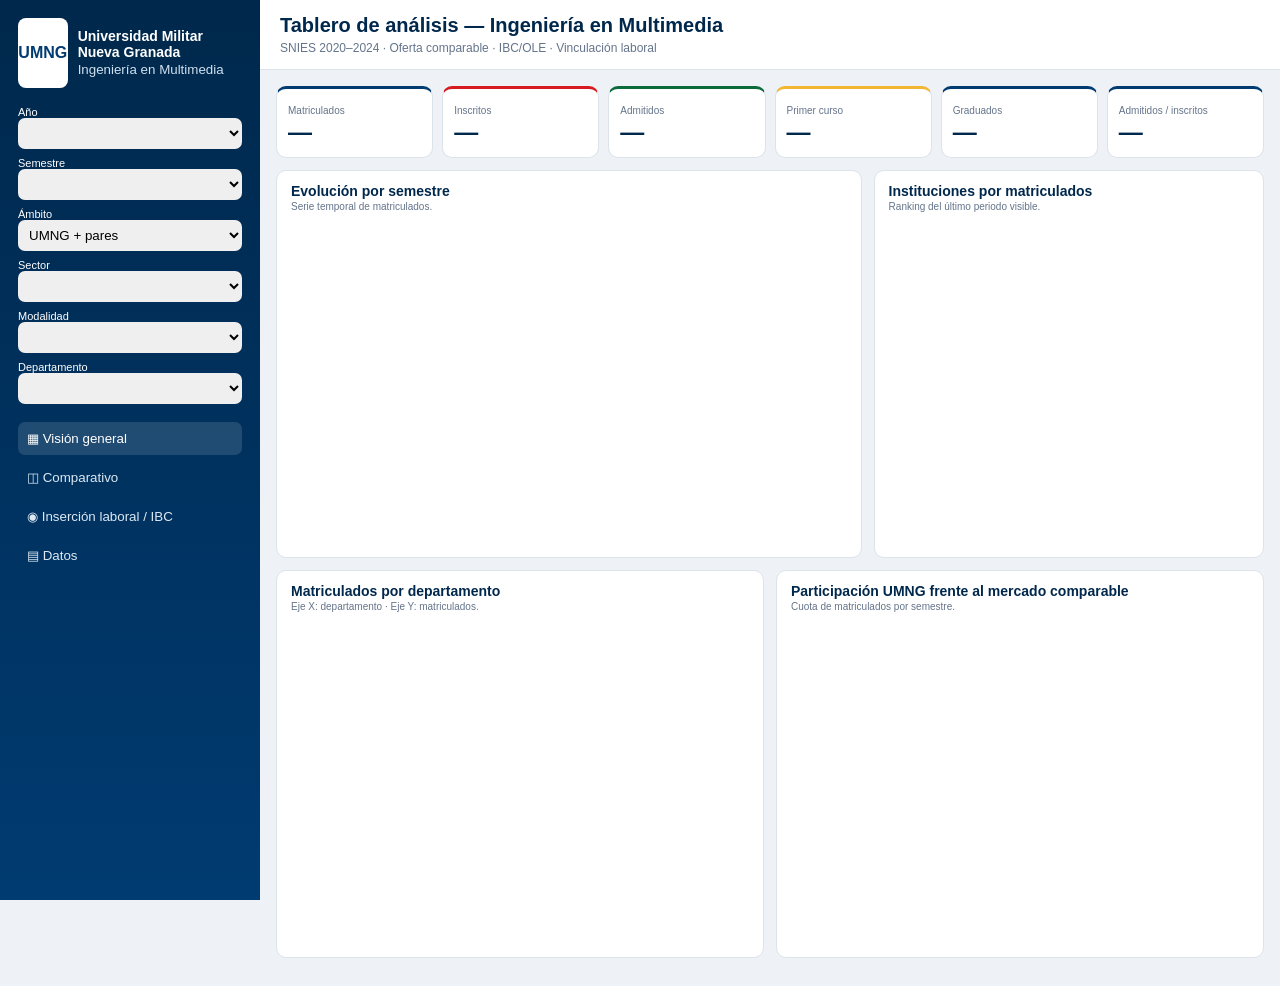
==== index.html @ bff71b97 "Agregar tablero interactivo" ====
<!doctype html><html lang="es"><head><meta charset="utf-8"><meta name="viewport" content="width=device-width,initial-scale=1"><title>Tablero Ingeniería Multimedia | UMNG</title><script src="https://cdn.plot.ly/plotly-3.3.1.min.js"></script><style>
:root{--red:#d71920;--navy:#003b71;--dark:#00284c;--green:#0b6b3a;--gold:#f2b632;--bg:#eef2f6;--line:#dce3ea}*{box-sizing:border-box}body{margin:0;font-family:Segoe UI,Arial,sans-serif;background:var(--bg);color:#1e293b}.app{display:grid;grid-template-columns:260px 1fr;min-height:100vh}.side{background:linear-gradient(180deg,var(--dark),var(--navy));color:#fff;padding:18px;position:sticky;top:0;height:100vh;overflow:auto}.brand{display:flex;gap:10px;align-items:center}.side h1{font-size:14px;margin:0}.side small{color:#cfe0ef}.filters{display:grid;gap:8px;margin-top:18px}.filters label{font-size:11px}.filters select{width:100%;padding:7px;border-radius:7px;border:0}.nav{display:grid;gap:6px;margin-top:18px}.nav button{border:0;background:transparent;color:#dce9f4;padding:9px;border-radius:7px;text-align:left;cursor:pointer}.nav button.active,.nav button:hover{background:#ffffff20;color:#fff}.main{min-width:0}.top{background:#fff;padding:14px 20px;border-bottom:1px solid var(--line);position:sticky;top:0;z-index:3}.top h2{margin:0;color:var(--dark);font-size:20px}.top p{margin:4px 0 0;color:#64748b;font-size:12px}.content{padding:16px}.page{display:none}.page.active{display:block}.kpis{display:grid;grid-template-columns:repeat(6,1fr);gap:9px;margin-bottom:12px}.kpi,.card{background:#fff;border:1px solid var(--line);border-radius:10px}.kpi{padding:11px;border-top:3px solid var(--navy)}.kpi:nth-child(2){border-top-color:var(--red)}.kpi:nth-child(3){border-top-color:var(--green)}.kpi:nth-child(4){border-top-color:var(--gold)}.kpi b{display:block;font-size:24px;color:var(--dark)}.kpi span{font-size:10px;color:#64748b}.grid2{display:grid;grid-template-columns:1.5fr 1fr;gap:12px;margin-bottom:12px}.equal{grid-template-columns:1fr 1fr}.card h3{font-size:14px;margin:12px 14px 2px;color:var(--dark)}.card p{font-size:10px;color:#64748b;margin:0 14px 5px}.chart{height:340px}.tall{height:410px}.toolbar{display:flex;gap:8px;align-items:center;flex-wrap:wrap;margin-bottom:10px}.toolbar input,.toolbar select{padding:7px;border:1px solid var(--line);border-radius:7px}.tablewrap{overflow:auto;max-height:560px}.tablewrap table{border-collapse:collapse;width:100%;font-size:10px;white-space:nowrap}.tablewrap th{position:sticky;top:0;background:var(--dark);color:#fff;padding:7px;text-align:left}.tablewrap td{padding:6px;border-bottom:1px solid #e8edf2}.notice{background:#fff9e8;border-left:4px solid var(--gold);padding:10px;border-radius:8px;font-size:11px;margin-bottom:12px}@media(max-width:1000px){.app{grid-template-columns:1fr}.side{position:relative;height:auto}.grid2,.equal{grid-template-columns:1fr}.kpis{grid-template-columns:repeat(3,1fr)}}
</style></head><body><div class="app"><aside class="side"><div class="brand"><div style="width:70px;height:70px;border-radius:8px;background:#fff;color:#003b71;display:flex;align-items:center;justify-content:center;font-weight:800">UMNG</div><div><h1>Universidad Militar Nueva Granada</h1><small>Ingeniería en Multimedia</small></div></div><div class="filters"><label>Año<select id="fy"></select></label><label>Semestre<select id="fs"></select></label><label>Ámbito<select id="scope"><option value="ALL">UMNG + pares</option><option value="UMNG">Solo UMNG</option><option value="PAIRS">Solo pares</option></select></label><label>Sector<select id="sector"></select></label><label>Modalidad<select id="mod"></select></label><label>Departamento<select id="dept"></select></label></div><nav class="nav"><button class="active" data-p="overview">▦ Visión general</button><button data-p="benchmark">◫ Comparativo</button><button data-p="ibc">◉ Inserción laboral / IBC</button><button data-p="data">▤ Datos</button></nav></aside><main class="main"><header class="top"><h2>Tablero de análisis — Ingeniería en Multimedia</h2><p>SNIES 2020–2024 · Oferta comparable · IBC/OLE · Vinculación laboral</p></header><div class="content"><section id="overview" class="page active"><div class="kpis"><div class="kpi"><span>Matriculados</span><b id="kmat">—</b></div><div class="kpi"><span>Inscritos</span><b id="kins">—</b></div><div class="kpi"><span>Admitidos</span><b id="kadm">—</b></div><div class="kpi"><span>Primer curso</span><b id="kfirst">—</b></div><div class="kpi"><span>Graduados</span><b id="kgrad">—</b></div><div class="kpi"><span>Admitidos / inscritos</span><b id="krate">—</b></div></div><div class="grid2"><div class="card"><h3>Evolución por semestre</h3><p>Serie temporal de matriculados.</p><div id="trend" class="chart"></div></div><div class="card"><h3>Instituciones por matriculados</h3><p>Ranking del último periodo visible.</p><div id="inst" class="chart"></div></div></div><div class="grid2 equal"><div class="card"><h3>Matriculados por departamento</h3><p>Eje X: departamento · Eje Y: matriculados.</p><div id="deptchart" class="chart"></div></div><div class="card"><h3>Participación UMNG frente al mercado comparable</h3><p>Cuota de matriculados por semestre.</p><div id="share" class="chart"></div></div></div></section><section id="benchmark" class="page"><div class="grid2"><div class="card"><h3>Costo de matrícula por programa</h3><div id="tuition" class="chart tall"></div></div><div class="card"><h3>Costo vs. créditos</h3><div id="scatter" class="chart tall"></div></div></div><div class="card"><h3>Detalle de programas comparables</h3><div class="tablewrap"><table id="ptbl"></table></div></div></section><section id="ibc" class="page"><div class="notice">Distribución del IBC estimado por rangos de SMMLV y vinculación laboral de recién graduados del programa.</div><div class="toolbar"><label>Año IBC <select id="iy"></select></label></div><div class="card"><h3>Estructura del IBC por año</h3><p>Distribución porcentual por rangos de SMMLV.</p><div id="ibcchart" class="chart tall"></div></div><div class="card" style="margin-top:12px"><h3>Vinculación laboral por IES — histórico</h3><p>Serie de tiempo · tasa de cotizantes · 2008–2023.</p><div id="labor" class="chart tall"></div></div></section><section id="data" class="page"><div class="toolbar"><input id="q" placeholder="Buscar en datos SNIES"></div><div class="card"><div class="tablewrap"><table id="dtbl"></table></div></div></section></div></main></div><script>
let SNIES=[],PROGRAMS=[],IBC=[],LABOR=[];const C={navy:'#003B71',red:'#D71920',green:'#0B6B3A',gold:'#F2B632'};const cfg={displayModeBar:false,responsive:true};const layout={paper_bgcolor:'rgba(0,0,0,0)',plot_bgcolor:'rgba(0,0,0,0)',font:{family:'Segoe UI,Arial',size:11,color:'#334155'},margin:{l:55,r:18,t:20,b:55},xaxis:{gridcolor:'#e7edf3'},yaxis:{gridcolor:'#e7edf3'}};const sum=(r,k)=>r.reduce((a,x)=>a+Number(x[k]||0),0),uniq=a=>[...new Set(a.filter(x=>x!==null&&x!==undefined&&x!==''))],fmt=n=>new Intl.NumberFormat('es-CO').format(n||0),pct=n=>(n*100).toFixed(1).replace('.',',')+'%';function opt(id,vals,label){const e=document.getElementById(id);e.innerHTML='<option value="ALL">'+label+'</option>'+vals.sort((a,b)=>String(a).localeCompare(String(b),'es')).map(v=>'<option>'+v+'</option>').join('')}function filters(){return{y:fy.value,s:fs.value,sc:scope.value,se:sector.value,m:mod.value,d:dept.value}}function rows(){const f=filters();return SNIES.filter(r=>(f.y==='ALL'||String(r.ANIO)===f.y)&&(f.s==='ALL'||String(r.SEMESTRE)===f.s)&&(f.sc==='ALL'||(f.sc==='UMNG'?Number(r.ES_UMNG)===1:Number(r.ES_UMNG)===0))&&(f.se==='ALL'||r.SECTOR_IES===f.se)&&(f.m==='ALL'||r.MODALIDAD===f.m)&&(f.d==='ALL'||r.DEPARTAMENTO_OFERTA===f.d))}function latest(r){if(!r.length)return[];const p=Math.max(...r.map(x=>Number(String(x.PERIODO).replace('-',''))));return r.filter(x=>Number(String(x.PERIODO).replace('-',''))===p)}function group(r,k,m){const z={};r.forEach(x=>z[x[k]]=(z[x[k]]||0)+Number(x[m]||0));return Object.entries(z).map(([name,value])=>({name,value}))}function render(){const r=rows(),lr=latest(r);kmat.textContent=fmt(sum(lr,'MATRICULADOS'));kins.textContent=fmt(sum(lr,'INSCRITOS'));kadm.textContent=fmt(sum(lr,'ADMITIDOS'));kfirst.textContent=fmt(sum(lr,'PRIMER_CURSO'));kgrad.textContent=fmt(sum(lr,'GRADUADOS'));krate.textContent=sum(lr,'INSCRITOS')?pct(sum(lr,'ADMITIDOS')/sum(lr,'INSCRITOS')):'—';const ps=uniq(r.map(x=>x.PERIODO)).sort((a,b)=>Number(a.replace('-',''))-Number(b.replace('-','')));const total=ps.map(p=>sum(r.filter(x=>x.PERIODO===p),'MATRICULADOS')),umng=ps.map(p=>sum(r.filter(x=>x.PERIODO===p&&Number(x.ES_UMNG)===1),'MATRICULADOS'));Plotly.react('trend',[{x:ps,y:total,type:'scatter',mode:'lines+markers',name:'Total visible',line:{color:C.navy,width:3}},{x:ps,y:umng,type:'scatter',mode:'lines+markers',name:'UMNG',line:{color:C.red,width:2}}],{...layout,xaxis:{...layout.xaxis,type:'category',title:'Periodo'},yaxis:{...layout.yaxis,title:'Matriculados',rangemode:'tozero'},legend:{orientation:'h',y:1.12}},cfg);const gi=group(lr,'INSTITUCION','MATRICULADOS').sort((a,b)=>a.value-b.value);Plotly.react('inst',[{x:gi.map(x=>x.value),y:gi.map(x=>x.name),type:'bar',orientation:'h',marker:{color:C.navy}}],{...layout,margin:{l:170,r:20,t:20,b:45},xaxis:{...layout.xaxis,title:'Matriculados'}},cfg);const gd=group(lr,'DEPARTAMENTO_OFERTA','MATRICULADOS').sort((a,b)=>b.value-a.value);Plotly.react('deptchart',[{x:gd.map(x=>x.name),y:gd.map(x=>x.value),type:'bar',marker:{color:C.navy}}],{...layout,xaxis:{...layout.xaxis,type:'category',title:'Departamento',tickangle:-35},yaxis:{...layout.yaxis,title:'Matriculados',rangemode:'tozero'}},cfg);const all=SNIES.filter(x=>{const f=filters();return(f.y==='ALL'||String(x.ANIO)===f.y)&&(f.s==='ALL'||String(x.SEMESTRE)===f.s)&&(f.se==='ALL'||x.SECTOR_IES===f.se)&&(f.m==='ALL'||x.MODALIDAD===f.m)&&(f.d==='ALL'||x.DEPARTAMENTO_OFERTA===f.d)}),pps=uniq(all.map(x=>x.PERIODO)).sort((a,b)=>Number(a.replace('-',''))-Number(b.replace('-',''))),shares=pps.map(p=>{const rr=all.filter(x=>x.PERIODO===p),t=sum(rr,'MATRICULADOS'),u=sum(rr.filter(x=>Number(x.ES_UMNG)===1),'MATRICULADOS');return t?u/t*100:0});Plotly.react('share',[{x:pps,y:shares,type:'scatter',mode:'lines+markers',fill:'tozeroy',line:{color:C.red,width:3}}],{...layout,xaxis:{...layout.xaxis,type:'category',title:'Periodo'},yaxis:{...layout.yaxis,title:'Participación UMNG (%)',range:[0,40],dtick:5,ticksuffix:'%'}},cfg);renderData()}function renderBench(){const rr=PROGRAMS.filter(r=>r.ESTADO_PROGRAMA==='ACTIVO'),wc=rr.filter(r=>r.COSTO_MATRICULA_ESTUDIANTES_NUEVOS!=null).sort((a,b)=>a.COSTO_MATRICULA_ESTUDIANTES_NUEVOS-b.COSTO_MATRICULA_ESTUDIANTES_NUEVOS);Plotly.react('tuition',[{x:wc.map(r=>r.COSTO_MATRICULA_ESTUDIANTES_NUEVOS),y:wc.map(r=>r.NOMBRE_INSTITUCION+' · '+r.CODIGO_SNIES),type:'bar',orientation:'h',marker:{color:wc.map(r=>Number(r.ES_UMNG)===1?C.red:C.navy)}}],{...layout,margin:{l:205,r:18,t:15,b:48},xaxis:{...layout.xaxis,title:'Matrícula nuevos (COP)'}},cfg);const sc=rr.filter(r=>r.COSTO_MATRICULA_ESTUDIANTES_NUEVOS!=null&&r.NUMERO_CREDITOS!=null);Plotly.react('scatter',[{x:sc.map(r=>r.NUMERO_CREDITOS),y:sc.map(r=>r.COSTO_MATRICULA_ESTUDIANTES_NUEVOS),type:'scatter',mode:'markers',text:sc.map(r=>r.NOMBRE_INSTITUCION),marker:{size:10,color:sc.map(r=>Number(r.ES_UMNG)===1?C.red:C.navy)}}],{...layout,xaxis:{...layout.xaxis,title:'Créditos'},yaxis:{...layout.yaxis,title:'Matrícula (COP)'}},cfg);table('ptbl',rr,[['CODIGO_SNIES','SNIES'],['NOMBRE_INSTITUCION','Institución'],['NOMBRE_PROGRAMA','Programa'],['MODALIDAD','Modalidad'],['NUMERO_CREDITOS','Créditos'],['COSTO_MATRICULA_ESTUDIANTES_NUEVOS','Matrícula']])}function renderIBC(){const y=iy.value,rr=y==='ALL'?IBC:IBC.filter(r=>String(r['Año de seguimiento'])===y),sel=y==='ALL'?IBC.filter(r=>Number(r['Año de seguimiento'])===Math.max(...IBC.map(x=>Number(x['Año de seguimiento'])))):rr,t=sum(sel,'Total'),ord=['1 SMMLV','Entre 1 y 1,5 SMMLV','Entre 1,5 y 2,5 SMMLV','Entre 2,5 y 4 SMMLV','Entre 4 y 6 SMMLV','Entre 6 y 9 SMMLV','Más de 9 SMMLV'],g=ord.map(b=>({b,v:sum(sel.filter(r=>r['Rango SMMLV']===b),'Total')})).reverse();Plotly.react('ibcchart',[{x:g.map(d=>t?d.v/t*100:0),y:g.map(d=>d.b),type:'bar',orientation:'h',text:g.map(d=>(t?d.v/t*100:0).toFixed(1)+'%'),textposition:'outside',marker:{color:C.navy}}],{...layout,margin:{l:170,r:55,t:20,b:45},xaxis:{...layout.xaxis,title:'Participación',range:[0,100],ticksuffix:'%'}},cfg);Plotly.react('labor',[{x:LABOR.map(d=>d.year),y:LABOR.map(d=>d.umng),type:'scatter',mode:'lines+markers+text',text:LABOR.map(d=>d.umng.toFixed(2)+'%'),textposition:'top center',line:{color:'#1E6687',width:4},marker:{size:7}}],{...layout,xaxis:{...layout.xaxis,title:'Año de vinculación',range:[2008,2023],dtick:1},yaxis:{...layout.yaxis,title:'Tasa de cotizantes',range:[0,100],dtick:10,ticksuffix:'%'}},cfg)}function table(id,r,cols){document.getElementById(id).innerHTML='<thead><tr>'+cols.map(c=>'<th>'+c[1]+'</th>').join('')+'</tr></thead><tbody>'+r.map(x=>'<tr>'+cols.map(c=>'<td>'+(x[c[0]]??'')+'</td>').join('')+'</tr>').join('')+'</tbody>'}function renderData(){const qv=(q.value||'').toLowerCase(),r=rows().filter(x=>!qv||Object.values(x).some(v=>String(v??'').toLowerCase().includes(qv)));table('dtbl',r,[['PERIODO','Periodo'],['INSTITUCION','Institución'],['CODIGO_SNIES','SNIES'],['SECTOR_IES','Sector'],['MODALIDAD','Modalidad'],['DEPARTAMENTO_OFERTA','Departamento'],['INSCRITOS','Inscritos'],['ADMITIDOS','Admitidos'],['MATRICULADOS','Matriculados'],['GRADUADOS','Graduados']])}async function init(){const parts=await Promise.all([fetch('data/snies-01.json').then(r=>r.json()),fetch('data/snies-02.json').then(r=>r.json()),fetch('data/snies-03.json').then(r=>r.json()),fetch('data/snies-04.json').then(r=>r.json()),fetch('data/snies-05.json').then(r=>r.json()),fetch('data/snies-06.json').then(r=>r.json()),fetch('data/snies-07.json').then(r=>r.json()),fetch('data/snies-08.json').then(r=>r.json()),fetch('data/snies-09.json').then(r=>r.json()),fetch('data/snies-10.json').then(r=>r.json())]);SNIES=parts.flat();[PROGRAMS,IBC,LABOR]=await Promise.all(['data/programs.json','data/ibc.json','data/labor.json'].map(u=>fetch(u).then(r=>r.json())));opt('fy',uniq(SNIES.map(r=>r.ANIO)),'Todos los años');opt('fs',uniq(SNIES.map(r=>r.SEMESTRE)),'Ambos semestres');opt('sector',uniq(SNIES.map(r=>r.SECTOR_IES)),'Todos los sectores');opt('mod',uniq(SNIES.map(r=>r.MODALIDAD)),'Todas las modalidades');opt('dept',uniq(SNIES.map(r=>r.DEPARTAMENTO_OFERTA)),'Todos los departamentos');opt('iy',uniq(IBC.map(r=>r['Año de seguimiento'])),'Todos los años');['fy','fs','scope','sector','mod','dept'].forEach(id=>document.getElementById(id).onchange=render);iy.onchange=renderIBC;q.oninput=renderData;document.querySelectorAll('.nav button').forEach(b=>b.onclick=()=>{document.querySelectorAll('.nav button').forEach(x=>x.classList.remove('active'));b.classList.add('active');document.querySelectorAll('.page').forEach(x=>x.classList.remove('active'));document.getElementById(b.dataset.p).classList.add('active');if(b.dataset.p==='benchmark')renderBench();if(b.dataset.p==='ibc')renderIBC();setTimeout(()=>window.dispatchEvent(new Event('resize')),30)});render();renderBench();renderIBC()}init();
</script></body></html>
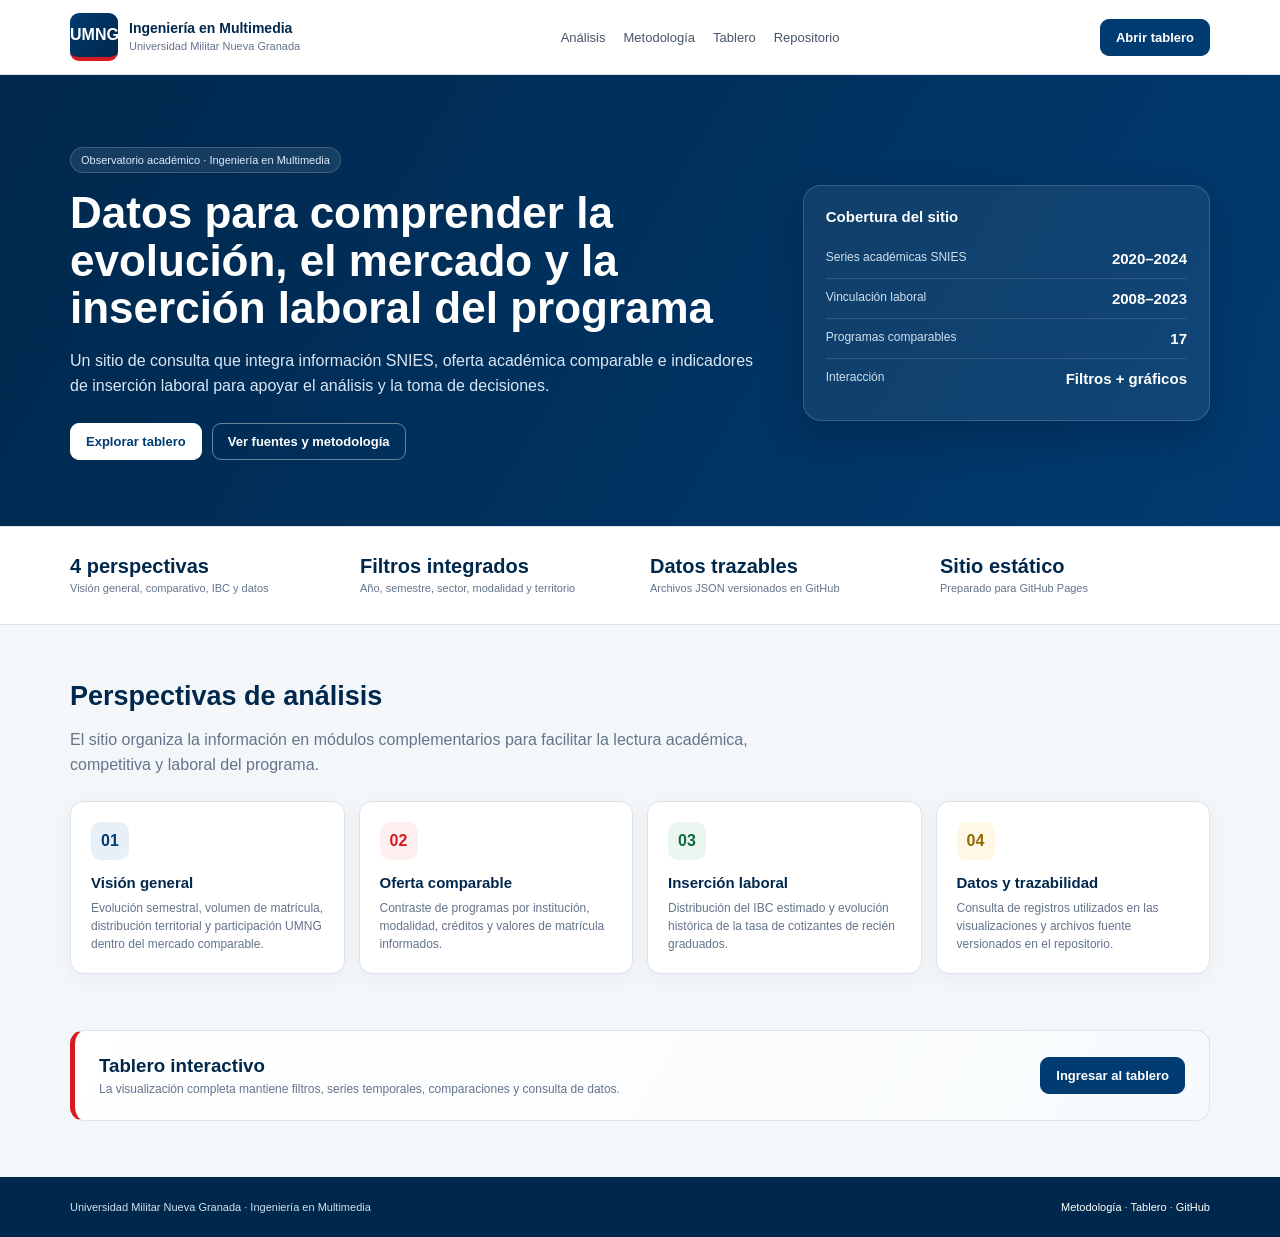
==== commit 10f7a78c: "Convertir repositorio en sitio con portada" ====
--- a/index.html
+++ b/index.html
@@ -1,5 +1,19 @@
-<!doctype html><html lang="es"><head><meta charset="utf-8"><meta name="viewport" content="width=device-width,initial-scale=1"><title>Tablero Ingeniería Multimedia | UMNG</title><script src="https://cdn.plot.ly/plotly-3.3.1.min.js"></script><style>
-:root{--red:#d71920;--navy:#003b71;--dark:#00284c;--green:#0b6b3a;--gold:#f2b632;--bg:#eef2f6;--line:#dce3ea}*{box-sizing:border-box}body{margin:0;font-family:Segoe UI,Arial,sans-serif;background:var(--bg);color:#1e293b}.app{display:grid;grid-template-columns:260px 1fr;min-height:100vh}.side{background:linear-gradient(180deg,var(--dark),var(--navy));color:#fff;padding:18px;position:sticky;top:0;height:100vh;overflow:auto}.brand{display:flex;gap:10px;align-items:center}.side h1{font-size:14px;margin:0}.side small{color:#cfe0ef}.filters{display:grid;gap:8px;margin-top:18px}.filters label{font-size:11px}.filters select{width:100%;padding:7px;border-radius:7px;border:0}.nav{display:grid;gap:6px;margin-top:18px}.nav button{border:0;background:transparent;color:#dce9f4;padding:9px;border-radius:7px;text-align:left;cursor:pointer}.nav button.active,.nav button:hover{background:#ffffff20;color:#fff}.main{min-width:0}.top{background:#fff;padding:14px 20px;border-bottom:1px solid var(--line);position:sticky;top:0;z-index:3}.top h2{margin:0;color:var(--dark);font-size:20px}.top p{margin:4px 0 0;color:#64748b;font-size:12px}.content{padding:16px}.page{display:none}.page.active{display:block}.kpis{display:grid;grid-template-columns:repeat(6,1fr);gap:9px;margin-bottom:12px}.kpi,.card{background:#fff;border:1px solid var(--line);border-radius:10px}.kpi{padding:11px;border-top:3px solid var(--navy)}.kpi:nth-child(2){border-top-color:var(--red)}.kpi:nth-child(3){border-top-color:var(--green)}.kpi:nth-child(4){border-top-color:var(--gold)}.kpi b{display:block;font-size:24px;color:var(--dark)}.kpi span{font-size:10px;color:#64748b}.grid2{display:grid;grid-template-columns:1.5fr 1fr;gap:12px;margin-bottom:12px}.equal{grid-template-columns:1fr 1fr}.card h3{font-size:14px;margin:12px 14px 2px;color:var(--dark)}.card p{font-size:10px;color:#64748b;margin:0 14px 5px}.chart{height:340px}.tall{height:410px}.toolbar{display:flex;gap:8px;align-items:center;flex-wrap:wrap;margin-bottom:10px}.toolbar input,.toolbar select{padding:7px;border:1px solid var(--line);border-radius:7px}.tablewrap{overflow:auto;max-height:560px}.tablewrap table{border-collapse:collapse;width:100%;font-size:10px;white-space:nowrap}.tablewrap th{position:sticky;top:0;background:var(--dark);color:#fff;padding:7px;text-align:left}.tablewrap td{padding:6px;border-bottom:1px solid #e8edf2}.notice{background:#fff9e8;border-left:4px solid var(--gold);padding:10px;border-radius:8px;font-size:11px;margin-bottom:12px}@media(max-width:1000px){.app{grid-template-columns:1fr}.side{position:relative;height:auto}.grid2,.equal{grid-template-columns:1fr}.kpis{grid-template-columns:repeat(3,1fr)}}
-</style></head><body><div class="app"><aside class="side"><div class="brand"><div style="width:70px;height:70px;border-radius:8px;background:#fff;color:#003b71;display:flex;align-items:center;justify-content:center;font-weight:800">UMNG</div><div><h1>Universidad Militar Nueva Granada</h1><small>Ingeniería en Multimedia</small></div></div><div class="filters"><label>Año<select id="fy"></select></label><label>Semestre<select id="fs"></select></label><label>Ámbito<select id="scope"><option value="ALL">UMNG + pares</option><option value="UMNG">Solo UMNG</option><option value="PAIRS">Solo pares</option></select></label><label>Sector<select id="sector"></select></label><label>Modalidad<select id="mod"></select></label><label>Departamento<select id="dept"></select></label></div><nav class="nav"><button class="active" data-p="overview">▦ Visión general</button><button data-p="benchmark">◫ Comparativo</button><button data-p="ibc">◉ Inserción laboral / IBC</button><button data-p="data">▤ Datos</button></nav></aside><main class="main"><header class="top"><h2>Tablero de análisis — Ingeniería en Multimedia</h2><p>SNIES 2020–2024 · Oferta comparable · IBC/OLE · Vinculación laboral</p></header><div class="content"><section id="overview" class="page active"><div class="kpis"><div class="kpi"><span>Matriculados</span><b id="kmat">—</b></div><div class="kpi"><span>Inscritos</span><b id="kins">—</b></div><div class="kpi"><span>Admitidos</span><b id="kadm">—</b></div><div class="kpi"><span>Primer curso</span><b id="kfirst">—</b></div><div class="kpi"><span>Graduados</span><b id="kgrad">—</b></div><div class="kpi"><span>Admitidos / inscritos</span><b id="krate">—</b></div></div><div class="grid2"><div class="card"><h3>Evolución por semestre</h3><p>Serie temporal de matriculados.</p><div id="trend" class="chart"></div></div><div class="card"><h3>Instituciones por matriculados</h3><p>Ranking del último periodo visible.</p><div id="inst" class="chart"></div></div></div><div class="grid2 equal"><div class="card"><h3>Matriculados por departamento</h3><p>Eje X: departamento · Eje Y: matriculados.</p><div id="deptchart" class="chart"></div></div><div class="card"><h3>Participación UMNG frente al mercado comparable</h3><p>Cuota de matriculados por semestre.</p><div id="share" class="chart"></div></div></div></section><section id="benchmark" class="page"><div class="grid2"><div class="card"><h3>Costo de matrícula por programa</h3><div id="tuition" class="chart tall"></div></div><div class="card"><h3>Costo vs. créditos</h3><div id="scatter" class="chart tall"></div></div></div><div class="card"><h3>Detalle de programas comparables</h3><div class="tablewrap"><table id="ptbl"></table></div></div></section><section id="ibc" class="page"><div class="notice">Distribución del IBC estimado por rangos de SMMLV y vinculación laboral de recién graduados del programa.</div><div class="toolbar"><label>Año IBC <select id="iy"></select></label></div><div class="card"><h3>Estructura del IBC por año</h3><p>Distribución porcentual por rangos de SMMLV.</p><div id="ibcchart" class="chart tall"></div></div><div class="card" style="margin-top:12px"><h3>Vinculación laboral por IES — histórico</h3><p>Serie de tiempo · tasa de cotizantes · 2008–2023.</p><div id="labor" class="chart tall"></div></div></section><section id="data" class="page"><div class="toolbar"><input id="q" placeholder="Buscar en datos SNIES"></div><div class="card"><div class="tablewrap"><table id="dtbl"></table></div></div></section></div></main></div><script>
-let SNIES=[],PROGRAMS=[],IBC=[],LABOR=[];const C={navy:'#003B71',red:'#D71920',green:'#0B6B3A',gold:'#F2B632'};const cfg={displayModeBar:false,responsive:true};const layout={paper_bgcolor:'rgba(0,0,0,0)',plot_bgcolor:'rgba(0,0,0,0)',font:{family:'Segoe UI,Arial',size:11,color:'#334155'},margin:{l:55,r:18,t:20,b:55},xaxis:{gridcolor:'#e7edf3'},yaxis:{gridcolor:'#e7edf3'}};const sum=(r,k)=>r.reduce((a,x)=>a+Number(x[k]||0),0),uniq=a=>[...new Set(a.filter(x=>x!==null&&x!==undefined&&x!==''))],fmt=n=>new Intl.NumberFormat('es-CO').format(n||0),pct=n=>(n*100).toFixed(1).replace('.',',')+'%';function opt(id,vals,label){const e=document.getElementById(id);e.innerHTML='<option value="ALL">'+label+'</option>'+vals.sort((a,b)=>String(a).localeCompare(String(b),'es')).map(v=>'<option>'+v+'</option>').join('')}function filters(){return{y:fy.value,s:fs.value,sc:scope.value,se:sector.value,m:mod.value,d:dept.value}}function rows(){const f=filters();return SNIES.filter(r=>(f.y==='ALL'||String(r.ANIO)===f.y)&&(f.s==='ALL'||String(r.SEMESTRE)===f.s)&&(f.sc==='ALL'||(f.sc==='UMNG'?Number(r.ES_UMNG)===1:Number(r.ES_UMNG)===0))&&(f.se==='ALL'||r.SECTOR_IES===f.se)&&(f.m==='ALL'||r.MODALIDAD===f.m)&&(f.d==='ALL'||r.DEPARTAMENTO_OFERTA===f.d))}function latest(r){if(!r.length)return[];const p=Math.max(...r.map(x=>Number(String(x.PERIODO).replace('-',''))));return r.filter(x=>Number(String(x.PERIODO).replace('-',''))===p)}function group(r,k,m){const z={};r.forEach(x=>z[x[k]]=(z[x[k]]||0)+Number(x[m]||0));return Object.entries(z).map(([name,value])=>({name,value}))}function render(){const r=rows(),lr=latest(r);kmat.textContent=fmt(sum(lr,'MATRICULADOS'));kins.textContent=fmt(sum(lr,'INSCRITOS'));kadm.textContent=fmt(sum(lr,'ADMITIDOS'));kfirst.textContent=fmt(sum(lr,'PRIMER_CURSO'));kgrad.textContent=fmt(sum(lr,'GRADUADOS'));krate.textContent=sum(lr,'INSCRITOS')?pct(sum(lr,'ADMITIDOS')/sum(lr,'INSCRITOS')):'—';const ps=uniq(r.map(x=>x.PERIODO)).sort((a,b)=>Number(a.replace('-',''))-Number(b.replace('-','')));const total=ps.map(p=>sum(r.filter(x=>x.PERIODO===p),'MATRICULADOS')),umng=ps.map(p=>sum(r.filter(x=>x.PERIODO===p&&Number(x.ES_UMNG)===1),'MATRICULADOS'));Plotly.react('trend',[{x:ps,y:total,type:'scatter',mode:'lines+markers',name:'Total visible',line:{color:C.navy,width:3}},{x:ps,y:umng,type:'scatter',mode:'lines+markers',name:'UMNG',line:{color:C.red,width:2}}],{...layout,xaxis:{...layout.xaxis,type:'category',title:'Periodo'},yaxis:{...layout.yaxis,title:'Matriculados',rangemode:'tozero'},legend:{orientation:'h',y:1.12}},cfg);const gi=group(lr,'INSTITUCION','MATRICULADOS').sort((a,b)=>a.value-b.value);Plotly.react('inst',[{x:gi.map(x=>x.value),y:gi.map(x=>x.name),type:'bar',orientation:'h',marker:{color:C.navy}}],{...layout,margin:{l:170,r:20,t:20,b:45},xaxis:{...layout.xaxis,title:'Matriculados'}},cfg);const gd=group(lr,'DEPARTAMENTO_OFERTA','MATRICULADOS').sort((a,b)=>b.value-a.value);Plotly.react('deptchart',[{x:gd.map(x=>x.name),y:gd.map(x=>x.value),type:'bar',marker:{color:C.navy}}],{...layout,xaxis:{...layout.xaxis,type:'category',title:'Departamento',tickangle:-35},yaxis:{...layout.yaxis,title:'Matriculados',rangemode:'tozero'}},cfg);const all=SNIES.filter(x=>{const f=filters();return(f.y==='ALL'||String(x.ANIO)===f.y)&&(f.s==='ALL'||String(x.SEMESTRE)===f.s)&&(f.se==='ALL'||x.SECTOR_IES===f.se)&&(f.m==='ALL'||x.MODALIDAD===f.m)&&(f.d==='ALL'||x.DEPARTAMENTO_OFERTA===f.d)}),pps=uniq(all.map(x=>x.PERIODO)).sort((a,b)=>Number(a.replace('-',''))-Number(b.replace('-',''))),shares=pps.map(p=>{const rr=all.filter(x=>x.PERIODO===p),t=sum(rr,'MATRICULADOS'),u=sum(rr.filter(x=>Number(x.ES_UMNG)===1),'MATRICULADOS');return t?u/t*100:0});Plotly.react('share',[{x:pps,y:shares,type:'scatter',mode:'lines+markers',fill:'tozeroy',line:{color:C.red,width:3}}],{...layout,xaxis:{...layout.xaxis,type:'category',title:'Periodo'},yaxis:{...layout.yaxis,title:'Participación UMNG (%)',range:[0,40],dtick:5,ticksuffix:'%'}},cfg);renderData()}function renderBench(){const rr=PROGRAMS.filter(r=>r.ESTADO_PROGRAMA==='ACTIVO'),wc=rr.filter(r=>r.COSTO_MATRICULA_ESTUDIANTES_NUEVOS!=null).sort((a,b)=>a.COSTO_MATRICULA_ESTUDIANTES_NUEVOS-b.COSTO_MATRICULA_ESTUDIANTES_NUEVOS);Plotly.react('tuition',[{x:wc.map(r=>r.COSTO_MATRICULA_ESTUDIANTES_NUEVOS),y:wc.map(r=>r.NOMBRE_INSTITUCION+' · '+r.CODIGO_SNIES),type:'bar',orientation:'h',marker:{color:wc.map(r=>Number(r.ES_UMNG)===1?C.red:C.navy)}}],{...layout,margin:{l:205,r:18,t:15,b:48},xaxis:{...layout.xaxis,title:'Matrícula nuevos (COP)'}},cfg);const sc=rr.filter(r=>r.COSTO_MATRICULA_ESTUDIANTES_NUEVOS!=null&&r.NUMERO_CREDITOS!=null);Plotly.react('scatter',[{x:sc.map(r=>r.NUMERO_CREDITOS),y:sc.map(r=>r.COSTO_MATRICULA_ESTUDIANTES_NUEVOS),type:'scatter',mode:'markers',text:sc.map(r=>r.NOMBRE_INSTITUCION),marker:{size:10,color:sc.map(r=>Number(r.ES_UMNG)===1?C.red:C.navy)}}],{...layout,xaxis:{...layout.xaxis,title:'Créditos'},yaxis:{...layout.yaxis,title:'Matrícula (COP)'}},cfg);table('ptbl',rr,[['CODIGO_SNIES','SNIES'],['NOMBRE_INSTITUCION','Institución'],['NOMBRE_PROGRAMA','Programa'],['MODALIDAD','Modalidad'],['NUMERO_CREDITOS','Créditos'],['COSTO_MATRICULA_ESTUDIANTES_NUEVOS','Matrícula']])}function renderIBC(){const y=iy.value,rr=y==='ALL'?IBC:IBC.filter(r=>String(r['Año de seguimiento'])===y),sel=y==='ALL'?IBC.filter(r=>Number(r['Año de seguimiento'])===Math.max(...IBC.map(x=>Number(x['Año de seguimiento'])))):rr,t=sum(sel,'Total'),ord=['1 SMMLV','Entre 1 y 1,5 SMMLV','Entre 1,5 y 2,5 SMMLV','Entre 2,5 y 4 SMMLV','Entre 4 y 6 SMMLV','Entre 6 y 9 SMMLV','Más de 9 SMMLV'],g=ord.map(b=>({b,v:sum(sel.filter(r=>r['Rango SMMLV']===b),'Total')})).reverse();Plotly.react('ibcchart',[{x:g.map(d=>t?d.v/t*100:0),y:g.map(d=>d.b),type:'bar',orientation:'h',text:g.map(d=>(t?d.v/t*100:0).toFixed(1)+'%'),textposition:'outside',marker:{color:C.navy}}],{...layout,margin:{l:170,r:55,t:20,b:45},xaxis:{...layout.xaxis,title:'Participación',range:[0,100],ticksuffix:'%'}},cfg);Plotly.react('labor',[{x:LABOR.map(d=>d.year),y:LABOR.map(d=>d.umng),type:'scatter',mode:'lines+markers+text',text:LABOR.map(d=>d.umng.toFixed(2)+'%'),textposition:'top center',line:{color:'#1E6687',width:4},marker:{size:7}}],{...layout,xaxis:{...layout.xaxis,title:'Año de vinculación',range:[2008,2023],dtick:1},yaxis:{...layout.yaxis,title:'Tasa de cotizantes',range:[0,100],dtick:10,ticksuffix:'%'}},cfg)}function table(id,r,cols){document.getElementById(id).innerHTML='<thead><tr>'+cols.map(c=>'<th>'+c[1]+'</th>').join('')+'</tr></thead><tbody>'+r.map(x=>'<tr>'+cols.map(c=>'<td>'+(x[c[0]]??'')+'</td>').join('')+'</tr>').join('')+'</tbody>'}function renderData(){const qv=(q.value||'').toLowerCase(),r=rows().filter(x=>!qv||Object.values(x).some(v=>String(v??'').toLowerCase().includes(qv)));table('dtbl',r,[['PERIODO','Periodo'],['INSTITUCION','Institución'],['CODIGO_SNIES','SNIES'],['SECTOR_IES','Sector'],['MODALIDAD','Modalidad'],['DEPARTAMENTO_OFERTA','Departamento'],['INSCRITOS','Inscritos'],['ADMITIDOS','Admitidos'],['MATRICULADOS','Matriculados'],['GRADUADOS','Graduados']])}async function init(){const parts=await Promise.all([fetch('data/snies-01.json').then(r=>r.json()),fetch('data/snies-02.json').then(r=>r.json()),fetch('data/snies-03.json').then(r=>r.json()),fetch('data/snies-04.json').then(r=>r.json()),fetch('data/snies-05.json').then(r=>r.json()),fetch('data/snies-06.json').then(r=>r.json()),fetch('data/snies-07.json').then(r=>r.json()),fetch('data/snies-08.json').then(r=>r.json()),fetch('data/snies-09.json').then(r=>r.json()),fetch('data/snies-10.json').then(r=>r.json())]);SNIES=parts.flat();[PROGRAMS,IBC,LABOR]=await Promise.all(['data/programs.json','data/ibc.json','data/labor.json'].map(u=>fetch(u).then(r=>r.json())));opt('fy',uniq(SNIES.map(r=>r.ANIO)),'Todos los años');opt('fs',uniq(SNIES.map(r=>r.SEMESTRE)),'Ambos semestres');opt('sector',uniq(SNIES.map(r=>r.SECTOR_IES)),'Todos los sectores');opt('mod',uniq(SNIES.map(r=>r.MODALIDAD)),'Todas las modalidades');opt('dept',uniq(SNIES.map(r=>r.DEPARTAMENTO_OFERTA)),'Todos los departamentos');opt('iy',uniq(IBC.map(r=>r['Año de seguimiento'])),'Todos los años');['fy','fs','scope','sector','mod','dept'].forEach(id=>document.getElementById(id).onchange=render);iy.onchange=renderIBC;q.oninput=renderData;document.querySelectorAll('.nav button').forEach(b=>b.onclick=()=>{document.querySelectorAll('.nav button').forEach(x=>x.classList.remove('active'));b.classList.add('active');document.querySelectorAll('.page').forEach(x=>x.classList.remove('active'));document.getElementById(b.dataset.p).classList.add('active');if(b.dataset.p==='benchmark')renderBench();if(b.dataset.p==='ibc')renderIBC();setTimeout(()=>window.dispatchEvent(new Event('resize')),30)});render();renderBench();renderIBC()}init();
-</script></body></html>+<!doctype html>
+<html lang="es">
+<head>
+<meta charset="utf-8">
+<meta name="viewport" content="width=device-width,initial-scale=1">
+<meta name="description" content="Sitio de análisis del programa de Ingeniería en Multimedia de la Universidad Militar Nueva Granada.">
+<title>Ingeniería en Multimedia | UMNG</title>
+<style>
+:root{--red:#d71920;--navy:#003b71;--dark:#00284c;--green:#0b6b3a;--gold:#f2b632;--ink:#1e293b;--muted:#64748b;--line:#dce3ea;--soft:#f4f7fa;--white:#fff}*{box-sizing:border-box}html{scroll-behavior:smooth}body{margin:0;font-family:"Segoe UI",Arial,sans-serif;background:var(--soft);color:var(--ink)}a{text-decoration:none;color:inherit}.top{position:sticky;top:0;z-index:20;background:rgba(255,255,255,.96);border-bottom:1px solid var(--line);backdrop-filter:blur(10px)}.nav{max-width:1180px;margin:auto;display:flex;align-items:center;justify-content:space-between;padding:13px 20px;gap:18px}.brand{display:flex;align-items:center;gap:11px}.crest{width:48px;height:48px;border-radius:9px;background:linear-gradient(135deg,var(--navy),var(--dark));color:#fff;display:grid;place-items:center;font-weight:800;border-bottom:4px solid var(--red)}.brand b{display:block;color:var(--dark);font-size:14px}.brand span{font-size:11px;color:var(--muted)}.links{display:flex;align-items:center;gap:18px;font-size:13px;color:#475569}.links a:hover{color:var(--navy)}.btn{display:inline-flex;align-items:center;justify-content:center;border-radius:9px;padding:10px 15px;font-weight:650;font-size:13px;background:var(--navy);color:#fff;border:1px solid var(--navy)}.btn.alt{background:#fff;color:var(--navy)}.hero{background:linear-gradient(120deg,var(--dark),var(--navy));color:#fff}.hero-in{max-width:1180px;margin:auto;padding:72px 20px 66px;display:grid;grid-template-columns:1.45fr .85fr;gap:38px;align-items:center}.tag{display:inline-block;background:#ffffff16;border:1px solid #ffffff2c;border-radius:999px;padding:6px 10px;font-size:11px;color:#dbeafe}.hero h1{font-size:44px;line-height:1.08;margin:16px 0 13px;max-width:760px}.hero p{font-size:16px;line-height:1.6;color:#d9e7f5;max-width:720px}.actions{display:flex;gap:10px;flex-wrap:wrap;margin-top:24px}.actions .btn{background:#fff;color:var(--navy);border-color:#fff}.actions .btn.alt{background:transparent;color:#fff;border-color:#ffffff66}.hero-card{background:#ffffff10;border:1px solid #ffffff2a;border-radius:18px;padding:22px;box-shadow:0 16px 38px #001c3555}.hero-card h3{margin:0 0 14px;font-size:15px}.metric{display:grid;grid-template-columns:1fr auto;gap:8px;padding:11px 0;border-bottom:1px solid #ffffff22}.metric:last-child{border-bottom:0}.metric span{color:#cfe0ef;font-size:12px}.metric b{font-size:15px}.section{max-width:1180px;margin:auto;padding:56px 20px}.section-head{max-width:760px;margin-bottom:24px}.section-head h2{margin:0;color:var(--dark);font-size:27px}.section-head p{color:var(--muted);line-height:1.55}.cards{display:grid;grid-template-columns:repeat(4,1fr);gap:14px}.card{background:#fff;border:1px solid var(--line);border-radius:13px;padding:20px;box-shadow:0 5px 18px #0f172a0c}.card i{font-style:normal;display:grid;place-items:center;width:38px;height:38px;border-radius:10px;background:#e8f0f7;color:var(--navy);font-weight:800;margin-bottom:14px}.card:nth-child(2) i{background:#fff0f0;color:var(--red)}.card:nth-child(3) i{background:#eaf6ef;color:var(--green)}.card:nth-child(4) i{background:#fff8e6;color:#916b00}.card h3{font-size:15px;color:var(--dark);margin:0 0 8px}.card p{font-size:12px;color:var(--muted);line-height:1.5;margin:0}.strip{background:#fff;border-top:1px solid var(--line);border-bottom:1px solid var(--line)}.strip-in{max-width:1180px;margin:auto;padding:28px 20px;display:grid;grid-template-columns:repeat(4,1fr);gap:20px}.stat b{display:block;color:var(--dark);font-size:20px}.stat span{font-size:11px;color:var(--muted)}.cta{max-width:1180px;margin:0 auto 56px;padding:0 20px}.cta-in{background:linear-gradient(120deg,#fff,#f7fafc);border:1px solid var(--line);border-left:5px solid var(--red);border-radius:14px;padding:24px;display:flex;align-items:center;justify-content:space-between;gap:18px}.cta h3{margin:0 0 5px;color:var(--dark)}.cta p{margin:0;color:var(--muted);font-size:12px}.footer{background:var(--dark);color:#cfe0ef}.footer-in{max-width:1180px;margin:auto;padding:24px 20px;display:flex;justify-content:space-between;gap:16px;font-size:11px}.footer a{color:#fff}@media(max-width:900px){.links{display:none}.hero-in{grid-template-columns:1fr}.hero h1{font-size:35px}.cards,.strip-in{grid-template-columns:1fr 1fr}.cta-in{align-items:flex-start;flex-direction:column}}@media(max-width:560px){.cards,.strip-in{grid-template-columns:1fr}.hero h1{font-size:30px}.hero-in{padding-top:48px}}
+</style>
+</head>
+<body>
+<header class="top"><nav class="nav"><a class="brand" href="index.html"><div class="crest">UMNG</div><div><b>Ingeniería en Multimedia</b><span>Universidad Militar Nueva Granada</span></div></a><div class="links"><a href="#analisis">Análisis</a><a href="metodologia.html">Metodología</a><a href="dashboard.html">Tablero</a><a href="https://github.com/CristianZafra/Tablero-de-an-lisis-Ingenier-a-en-Multimedia">Repositorio</a></div><a class="btn" href="dashboard.html">Abrir tablero</a></nav></header>
+<section class="hero"><div class="hero-in"><div><span class="tag">Observatorio académico · Ingeniería en Multimedia</span><h1>Datos para comprender la evolución, el mercado y la inserción laboral del programa</h1><p>Un sitio de consulta que integra información SNIES, oferta académica comparable e indicadores de inserción laboral para apoyar el análisis y la toma de decisiones.</p><div class="actions"><a class="btn" href="dashboard.html">Explorar tablero</a><a class="btn alt" href="metodologia.html">Ver fuentes y metodología</a></div></div><aside class="hero-card"><h3>Cobertura del sitio</h3><div class="metric"><span>Series académicas SNIES</span><b>2020–2024</b></div><div class="metric"><span>Vinculación laboral</span><b>2008–2023</b></div><div class="metric"><span>Programas comparables</span><b>17</b></div><div class="metric"><span>Interacción</span><b>Filtros + gráficos</b></div></aside></div></section>
+<div class="strip"><div class="strip-in"><div class="stat"><b>4 perspectivas</b><span>Visión general, comparativo, IBC y datos</span></div><div class="stat"><b>Filtros integrados</b><span>Año, semestre, sector, modalidad y territorio</span></div><div class="stat"><b>Datos trazables</b><span>Archivos JSON versionados en GitHub</span></div><div class="stat"><b>Sitio estático</b><span>Preparado para GitHub Pages</span></div></div></div>
+<main id="analisis" class="section"><div class="section-head"><h2>Perspectivas de análisis</h2><p>El sitio organiza la información en módulos complementarios para facilitar la lectura académica, competitiva y laboral del programa.</p></div><div class="cards"><article class="card"><i>01</i><h3>Visión general</h3><p>Evolución semestral, volumen de matrícula, distribución territorial y participación UMNG dentro del mercado comparable.</p></article><article class="card"><i>02</i><h3>Oferta comparable</h3><p>Contraste de programas por institución, modalidad, créditos y valores de matrícula informados.</p></article><article class="card"><i>03</i><h3>Inserción laboral</h3><p>Distribución del IBC estimado y evolución histórica de la tasa de cotizantes de recién graduados.</p></article><article class="card"><i>04</i><h3>Datos y trazabilidad</h3><p>Consulta de registros utilizados en las visualizaciones y archivos fuente versionados en el repositorio.</p></article></div></main>
+<section class="cta"><div class="cta-in"><div><h3>Tablero interactivo</h3><p>La visualización completa mantiene filtros, series temporales, comparaciones y consulta de datos.</p></div><a class="btn" href="dashboard.html">Ingresar al tablero</a></div></section>
+<footer class="footer"><div class="footer-in"><span>Universidad Militar Nueva Granada · Ingeniería en Multimedia</span><span><a href="metodologia.html">Metodología</a> · <a href="dashboard.html">Tablero</a> · <a href="https://github.com/CristianZafra/Tablero-de-an-lisis-Ingenier-a-en-Multimedia">GitHub</a></span></div></footer>
+</body></html>
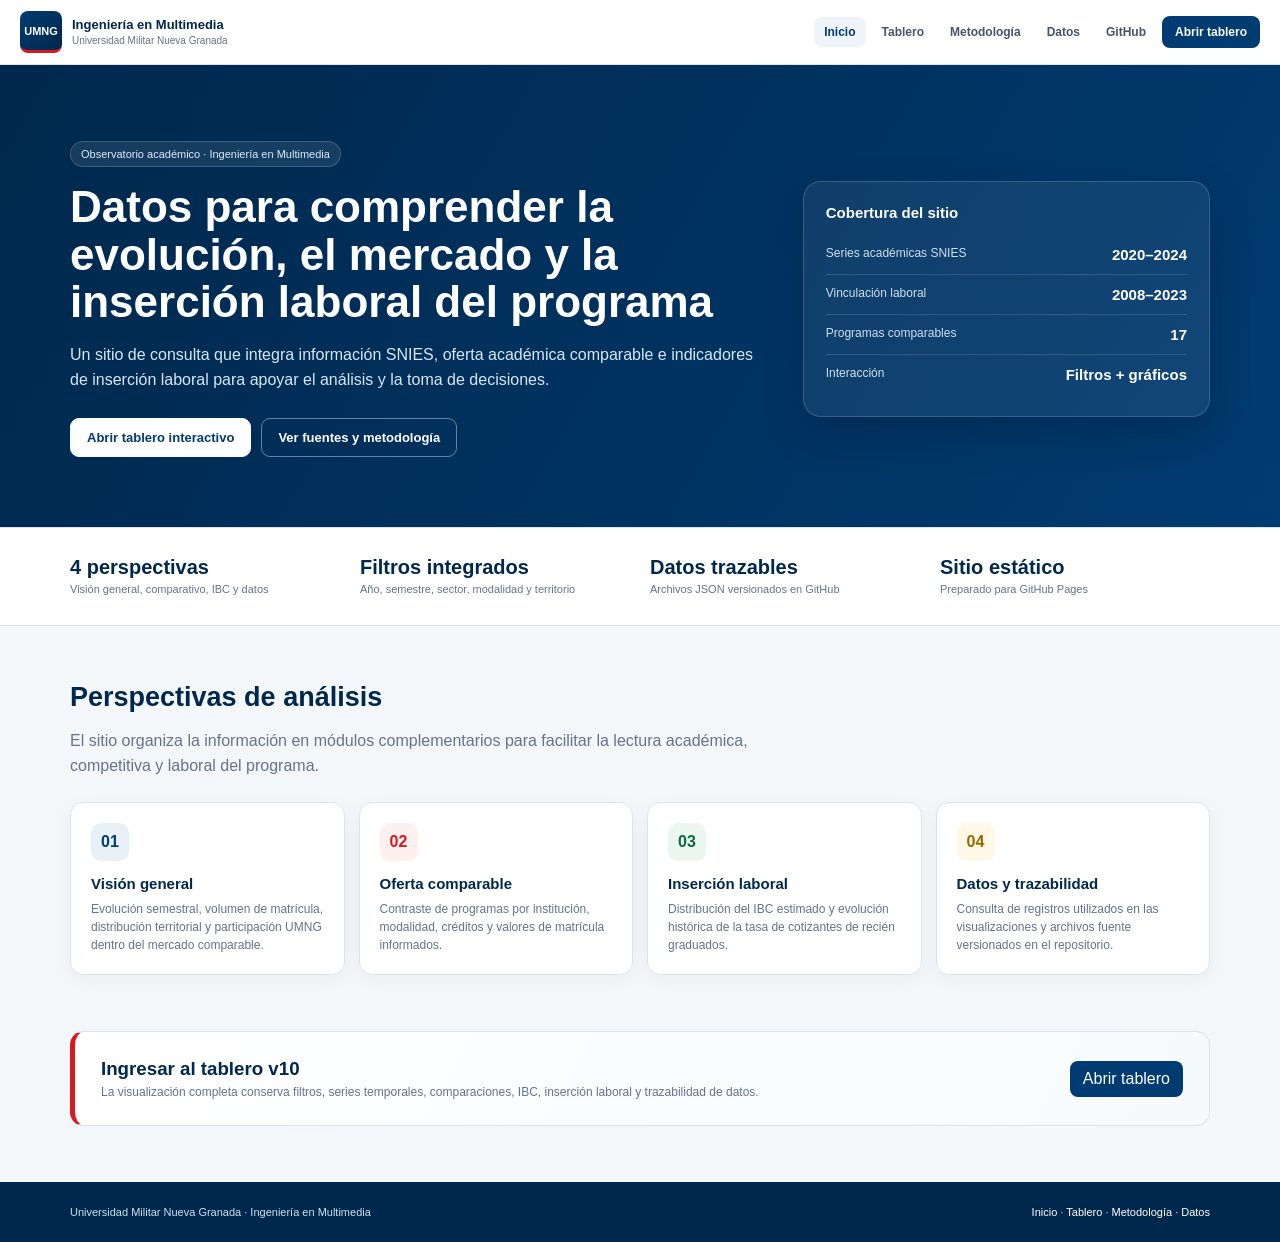
==== commit 0d7c4b2d: "Convertir portada en acceso central al tablero" ====
--- a/index.html
+++ b/index.html
@@ -1,19 +1 @@
-<!doctype html>
-<html lang="es">
-<head>
-<meta charset="utf-8">
-<meta name="viewport" content="width=device-width,initial-scale=1">
-<meta name="description" content="Sitio de análisis del programa de Ingeniería en Multimedia de la Universidad Militar Nueva Granada.">
-<title>Ingeniería en Multimedia | UMNG</title>
-<style>
-:root{--red:#d71920;--navy:#003b71;--dark:#00284c;--green:#0b6b3a;--gold:#f2b632;--ink:#1e293b;--muted:#64748b;--line:#dce3ea;--soft:#f4f7fa;--white:#fff}*{box-sizing:border-box}html{scroll-behavior:smooth}body{margin:0;font-family:"Segoe UI",Arial,sans-serif;background:var(--soft);color:var(--ink)}a{text-decoration:none;color:inherit}.top{position:sticky;top:0;z-index:20;background:rgba(255,255,255,.96);border-bottom:1px solid var(--line);backdrop-filter:blur(10px)}.nav{max-width:1180px;margin:auto;display:flex;align-items:center;justify-content:space-between;padding:13px 20px;gap:18px}.brand{display:flex;align-items:center;gap:11px}.crest{width:48px;height:48px;border-radius:9px;background:linear-gradient(135deg,var(--navy),var(--dark));color:#fff;display:grid;place-items:center;font-weight:800;border-bottom:4px solid var(--red)}.brand b{display:block;color:var(--dark);font-size:14px}.brand span{font-size:11px;color:var(--muted)}.links{display:flex;align-items:center;gap:18px;font-size:13px;color:#475569}.links a:hover{color:var(--navy)}.btn{display:inline-flex;align-items:center;justify-content:center;border-radius:9px;padding:10px 15px;font-weight:650;font-size:13px;background:var(--navy);color:#fff;border:1px solid var(--navy)}.btn.alt{background:#fff;color:var(--navy)}.hero{background:linear-gradient(120deg,var(--dark),var(--navy));color:#fff}.hero-in{max-width:1180px;margin:auto;padding:72px 20px 66px;display:grid;grid-template-columns:1.45fr .85fr;gap:38px;align-items:center}.tag{display:inline-block;background:#ffffff16;border:1px solid #ffffff2c;border-radius:999px;padding:6px 10px;font-size:11px;color:#dbeafe}.hero h1{font-size:44px;line-height:1.08;margin:16px 0 13px;max-width:760px}.hero p{font-size:16px;line-height:1.6;color:#d9e7f5;max-width:720px}.actions{display:flex;gap:10px;flex-wrap:wrap;margin-top:24px}.actions .btn{background:#fff;color:var(--navy);border-color:#fff}.actions .btn.alt{background:transparent;color:#fff;border-color:#ffffff66}.hero-card{background:#ffffff10;border:1px solid #ffffff2a;border-radius:18px;padding:22px;box-shadow:0 16px 38px #001c3555}.hero-card h3{margin:0 0 14px;font-size:15px}.metric{display:grid;grid-template-columns:1fr auto;gap:8px;padding:11px 0;border-bottom:1px solid #ffffff22}.metric:last-child{border-bottom:0}.metric span{color:#cfe0ef;font-size:12px}.metric b{font-size:15px}.section{max-width:1180px;margin:auto;padding:56px 20px}.section-head{max-width:760px;margin-bottom:24px}.section-head h2{margin:0;color:var(--dark);font-size:27px}.section-head p{color:var(--muted);line-height:1.55}.cards{display:grid;grid-template-columns:repeat(4,1fr);gap:14px}.card{background:#fff;border:1px solid var(--line);border-radius:13px;padding:20px;box-shadow:0 5px 18px #0f172a0c}.card i{font-style:normal;display:grid;place-items:center;width:38px;height:38px;border-radius:10px;background:#e8f0f7;color:var(--navy);font-weight:800;margin-bottom:14px}.card:nth-child(2) i{background:#fff0f0;color:var(--red)}.card:nth-child(3) i{background:#eaf6ef;color:var(--green)}.card:nth-child(4) i{background:#fff8e6;color:#916b00}.card h3{font-size:15px;color:var(--dark);margin:0 0 8px}.card p{font-size:12px;color:var(--muted);line-height:1.5;margin:0}.strip{background:#fff;border-top:1px solid var(--line);border-bottom:1px solid var(--line)}.strip-in{max-width:1180px;margin:auto;padding:28px 20px;display:grid;grid-template-columns:repeat(4,1fr);gap:20px}.stat b{display:block;color:var(--dark);font-size:20px}.stat span{font-size:11px;color:var(--muted)}.cta{max-width:1180px;margin:0 auto 56px;padding:0 20px}.cta-in{background:linear-gradient(120deg,#fff,#f7fafc);border:1px solid var(--line);border-left:5px solid var(--red);border-radius:14px;padding:24px;display:flex;align-items:center;justify-content:space-between;gap:18px}.cta h3{margin:0 0 5px;color:var(--dark)}.cta p{margin:0;color:var(--muted);font-size:12px}.footer{background:var(--dark);color:#cfe0ef}.footer-in{max-width:1180px;margin:auto;padding:24px 20px;display:flex;justify-content:space-between;gap:16px;font-size:11px}.footer a{color:#fff}@media(max-width:900px){.links{display:none}.hero-in{grid-template-columns:1fr}.hero h1{font-size:35px}.cards,.strip-in{grid-template-columns:1fr 1fr}.cta-in{align-items:flex-start;flex-direction:column}}@media(max-width:560px){.cards,.strip-in{grid-template-columns:1fr}.hero h1{font-size:30px}.hero-in{padding-top:48px}}
-</style>
-</head>
-<body>
-<header class="top"><nav class="nav"><a class="brand" href="index.html"><div class="crest">UMNG</div><div><b>Ingeniería en Multimedia</b><span>Universidad Militar Nueva Granada</span></div></a><div class="links"><a href="#analisis">Análisis</a><a href="metodologia.html">Metodología</a><a href="dashboard.html">Tablero</a><a href="https://github.com/CristianZafra/Tablero-de-an-lisis-Ingenier-a-en-Multimedia">Repositorio</a></div><a class="btn" href="dashboard.html">Abrir tablero</a></nav></header>
-<section class="hero"><div class="hero-in"><div><span class="tag">Observatorio académico · Ingeniería en Multimedia</span><h1>Datos para comprender la evolución, el mercado y la inserción laboral del programa</h1><p>Un sitio de consulta que integra información SNIES, oferta académica comparable e indicadores de inserción laboral para apoyar el análisis y la toma de decisiones.</p><div class="actions"><a class="btn" href="dashboard.html">Explorar tablero</a><a class="btn alt" href="metodologia.html">Ver fuentes y metodología</a></div></div><aside class="hero-card"><h3>Cobertura del sitio</h3><div class="metric"><span>Series académicas SNIES</span><b>2020–2024</b></div><div class="metric"><span>Vinculación laboral</span><b>2008–2023</b></div><div class="metric"><span>Programas comparables</span><b>17</b></div><div class="metric"><span>Interacción</span><b>Filtros + gráficos</b></div></aside></div></section>
-<div class="strip"><div class="strip-in"><div class="stat"><b>4 perspectivas</b><span>Visión general, comparativo, IBC y datos</span></div><div class="stat"><b>Filtros integrados</b><span>Año, semestre, sector, modalidad y territorio</span></div><div class="stat"><b>Datos trazables</b><span>Archivos JSON versionados en GitHub</span></div><div class="stat"><b>Sitio estático</b><span>Preparado para GitHub Pages</span></div></div></div>
-<main id="analisis" class="section"><div class="section-head"><h2>Perspectivas de análisis</h2><p>El sitio organiza la información en módulos complementarios para facilitar la lectura académica, competitiva y laboral del programa.</p></div><div class="cards"><article class="card"><i>01</i><h3>Visión general</h3><p>Evolución semestral, volumen de matrícula, distribución territorial y participación UMNG dentro del mercado comparable.</p></article><article class="card"><i>02</i><h3>Oferta comparable</h3><p>Contraste de programas por institución, modalidad, créditos y valores de matrícula informados.</p></article><article class="card"><i>03</i><h3>Inserción laboral</h3><p>Distribución del IBC estimado y evolución histórica de la tasa de cotizantes de recién graduados.</p></article><article class="card"><i>04</i><h3>Datos y trazabilidad</h3><p>Consulta de registros utilizados en las visualizaciones y archivos fuente versionados en el repositorio.</p></article></div></main>
-<section class="cta"><div class="cta-in"><div><h3>Tablero interactivo</h3><p>La visualización completa mantiene filtros, series temporales, comparaciones y consulta de datos.</p></div><a class="btn" href="dashboard.html">Ingresar al tablero</a></div></section>
-<footer class="footer"><div class="footer-in"><span>Universidad Militar Nueva Granada · Ingeniería en Multimedia</span><span><a href="metodologia.html">Metodología</a> · <a href="dashboard.html">Tablero</a> · <a href="https://github.com/CristianZafra/Tablero-de-an-lisis-Ingenier-a-en-Multimedia">GitHub</a></span></div></footer>
-</body></html>+<!doctype html><html lang="es"><head><meta charset="utf-8"><meta name="viewport" content="width=device-width,initial-scale=1"><meta name="description" content="Sitio de análisis del programa de Ingeniería en Multimedia de la Universidad Militar Nueva Granada."><title>Ingeniería en Multimedia | UMNG</title><link rel="stylesheet" href="assets/site-nav.css"><style>:root{--red:#d71920;--navy:#003b71;--dark:#00284c;--green:#0b6b3a;--gold:#f2b632;--ink:#1e293b;--muted:#64748b;--line:#dce3ea;--soft:#f4f7fa}*{box-sizing:border-box}html{scroll-behavior:smooth}body{margin:0;font-family:"Segoe UI",Arial,sans-serif;background:var(--soft);color:var(--ink)}a{text-decoration:none;color:inherit}.hero{background:linear-gradient(120deg,var(--dark),var(--navy));color:#fff}.hero-in{max-width:1180px;margin:auto;padding:76px 20px 70px;display:grid;grid-template-columns:1.45fr .85fr;gap:38px;align-items:center}.tag{display:inline-block;background:#ffffff16;border:1px solid #ffffff2c;border-radius:999px;padding:6px 10px;font-size:11px;color:#dbeafe}.hero h1{font-size:44px;line-height:1.08;margin:16px 0 13px;max-width:760px}.hero p{font-size:16px;line-height:1.6;color:#d9e7f5;max-width:720px}.actions{display:flex;gap:10px;flex-wrap:wrap;margin-top:25px}.btn{display:inline-flex;align-items:center;justify-content:center;border-radius:9px;padding:11px 16px;font-weight:700;font-size:13px;background:#fff;color:var(--navy);border:1px solid #fff}.btn.alt{background:transparent;color:#fff;border-color:#ffffff66}.hero-card{background:#ffffff10;border:1px solid #ffffff2a;border-radius:18px;padding:22px;box-shadow:0 16px 38px #001c3555}.hero-card h3{margin:0 0 14px;font-size:15px}.metric{display:grid;grid-template-columns:1fr auto;gap:8px;padding:11px 0;border-bottom:1px solid #ffffff22}.metric:last-child{border-bottom:0}.metric span{color:#cfe0ef;font-size:12px}.metric b{font-size:15px}.strip{background:#fff;border-top:1px solid var(--line);border-bottom:1px solid var(--line)}.strip-in{max-width:1180px;margin:auto;padding:28px 20px;display:grid;grid-template-columns:repeat(4,1fr);gap:20px}.stat b{display:block;color:var(--dark);font-size:20px}.stat span{font-size:11px;color:var(--muted)}.section{max-width:1180px;margin:auto;padding:56px 20px}.section-head{max-width:760px;margin-bottom:24px}.section-head h2{margin:0;color:var(--dark);font-size:27px}.section-head p{color:var(--muted);line-height:1.55}.cards{display:grid;grid-template-columns:repeat(4,1fr);gap:14px}.card{background:#fff;border:1px solid var(--line);border-radius:13px;padding:20px;box-shadow:0 5px 18px #0f172a0c}.card i{font-style:normal;display:grid;place-items:center;width:38px;height:38px;border-radius:10px;background:#e8f0f7;color:var(--navy);font-weight:800;margin-bottom:14px}.card:nth-child(2) i{background:#fff0f0;color:var(--red)}.card:nth-child(3) i{background:#eaf6ef;color:var(--green)}.card:nth-child(4) i{background:#fff8e6;color:#916b00}.card h3{font-size:15px;color:var(--dark);margin:0 0 8px}.card p{font-size:12px;color:var(--muted);line-height:1.5;margin:0}.cta{max-width:1180px;margin:0 auto 56px;padding:0 20px}.cta-in{background:linear-gradient(120deg,#fff,#f7fafc);border:1px solid var(--line);border-left:5px solid var(--red);border-radius:14px;padding:26px;display:flex;align-items:center;justify-content:space-between;gap:18px}.cta h3{margin:0 0 5px;color:var(--dark)}.cta p{margin:0;color:var(--muted);font-size:12px}.footer{background:var(--dark);color:#cfe0ef}.footer-in{max-width:1180px;margin:auto;padding:24px 20px;display:flex;justify-content:space-between;gap:16px;font-size:11px}.footer a{color:#fff}@media(max-width:900px){.hero-in{grid-template-columns:1fr}.hero h1{font-size:35px}.cards,.strip-in{grid-template-columns:1fr 1fr}.cta-in{align-items:flex-start;flex-direction:column}}@media(max-width:560px){.cards,.strip-in{grid-template-columns:1fr}.hero h1{font-size:30px}.hero-in{padding-top:48px}}</style></head><body><header class="site-header"><nav class="site-nav"><a class="site-brand" href="index.html"><span class="site-mark">UMNG</span><span class="site-brand-text"><b>Ingeniería en Multimedia</b><span>Universidad Militar Nueva Granada</span></span></a><div class="site-links"><a class="active" href="index.html">Inicio</a><a href="dashboard.html">Tablero</a><a href="metodologia.html">Metodología</a><a href="dashboard.html#data">Datos</a><a href="https://github.com/CristianZafra/Tablero-de-an-lisis-Ingenier-a-en-Multimedia">GitHub</a><a class="site-cta" href="dashboard.html">Abrir tablero</a></div></nav></header><section class="hero"><div class="hero-in"><div><span class="tag">Observatorio académico · Ingeniería en Multimedia</span><h1>Datos para comprender la evolución, el mercado y la inserción laboral del programa</h1><p>Un sitio de consulta que integra información SNIES, oferta académica comparable e indicadores de inserción laboral para apoyar el análisis y la toma de decisiones.</p><div class="actions"><a class="btn" href="dashboard.html">Abrir tablero interactivo</a><a class="btn alt" href="metodologia.html">Ver fuentes y metodología</a></div></div><aside class="hero-card"><h3>Cobertura del sitio</h3><div class="metric"><span>Series académicas SNIES</span><b>2020–2024</b></div><div class="metric"><span>Vinculación laboral</span><b>2008–2023</b></div><div class="metric"><span>Programas comparables</span><b>17</b></div><div class="metric"><span>Interacción</span><b>Filtros + gráficos</b></div></aside></div></section><div class="strip"><div class="strip-in"><div class="stat"><b>4 perspectivas</b><span>Visión general, comparativo, IBC y datos</span></div><div class="stat"><b>Filtros integrados</b><span>Año, semestre, sector, modalidad y territorio</span></div><div class="stat"><b>Datos trazables</b><span>Archivos JSON versionados en GitHub</span></div><div class="stat"><b>Sitio estático</b><span>Preparado para GitHub Pages</span></div></div></div><main class="section"><div class="section-head"><h2>Perspectivas de análisis</h2><p>El sitio organiza la información en módulos complementarios para facilitar la lectura académica, competitiva y laboral del programa.</p></div><div class="cards"><article class="card"><i>01</i><h3>Visión general</h3><p>Evolución semestral, volumen de matrícula, distribución territorial y participación UMNG dentro del mercado comparable.</p></article><article class="card"><i>02</i><h3>Oferta comparable</h3><p>Contraste de programas por institución, modalidad, créditos y valores de matrícula informados.</p></article><article class="card"><i>03</i><h3>Inserción laboral</h3><p>Distribución del IBC estimado y evolución histórica de la tasa de cotizantes de recién graduados.</p></article><article class="card"><i>04</i><h3>Datos y trazabilidad</h3><p>Consulta de registros utilizados en las visualizaciones y archivos fuente versionados en el repositorio.</p></article></div></main><section class="cta"><div class="cta-in"><div><h3>Ingresar al tablero v10</h3><p>La visualización completa conserva filtros, series temporales, comparaciones, IBC, inserción laboral y trazabilidad de datos.</p></div><a class="site-cta" href="dashboard.html">Abrir tablero</a></div></section><footer class="footer"><div class="footer-in"><span>Universidad Militar Nueva Granada · Ingeniería en Multimedia</span><span><a href="index.html">Inicio</a> · <a href="dashboard.html">Tablero</a> · <a href="metodologia.html">Metodología</a> · <a href="dashboard.html#data">Datos</a></span></div></footer></body></html>
--- a/assets/site-nav.css
+++ b/assets/site-nav.css
@@ -0,0 +1 @@
+:root{--site-navy:#003B71;--site-dark:#00284C;--site-red:#D71920;--site-line:#DCE3EA;--site-muted:#64748B}.site-header{position:sticky;top:0;z-index:1000;background:rgba(255,255,255,.98);border-bottom:1px solid var(--site-line);backdrop-filter:blur(10px);font-family:"Segoe UI",Arial,sans-serif}.site-nav{max-width:1280px;margin:0 auto;min-height:64px;padding:8px 20px;display:flex;align-items:center;justify-content:space-between;gap:20px}.site-brand{display:flex;align-items:center;gap:10px;text-decoration:none}.site-mark{width:42px;height:42px;border-radius:8px;background:linear-gradient(135deg,var(--site-navy),var(--site-dark));color:#fff;display:grid;place-items:center;font-weight:800;font-size:11px;border-bottom:3px solid var(--site-red)}.site-brand-text b{display:block;color:var(--site-dark);font-size:13px;line-height:1.15}.site-brand-text span{display:block;color:var(--site-muted);font-size:10px;margin-top:2px}.site-links{display:flex;align-items:center;gap:6px}.site-links a{color:#475569;text-decoration:none;font-size:12px;font-weight:600;padding:8px 10px;border-radius:7px}.site-links a:hover,.site-links a.active{background:#EEF4F9;color:var(--site-navy)}.site-cta{display:inline-flex;align-items:center;justify-content:center;background:var(--site-navy)!important;color:#fff!important;padding:9px 13px!important;border-radius:8px!important}.site-cta:hover{background:var(--site-dark)!important;color:#fff!important}@media(max-width:760px){.site-nav{align-items:flex-start;flex-wrap:wrap}.site-links{width:100%;overflow-x:auto;padding-bottom:2px}.site-links a{white-space:nowrap}.site-brand-text span{display:none}}
